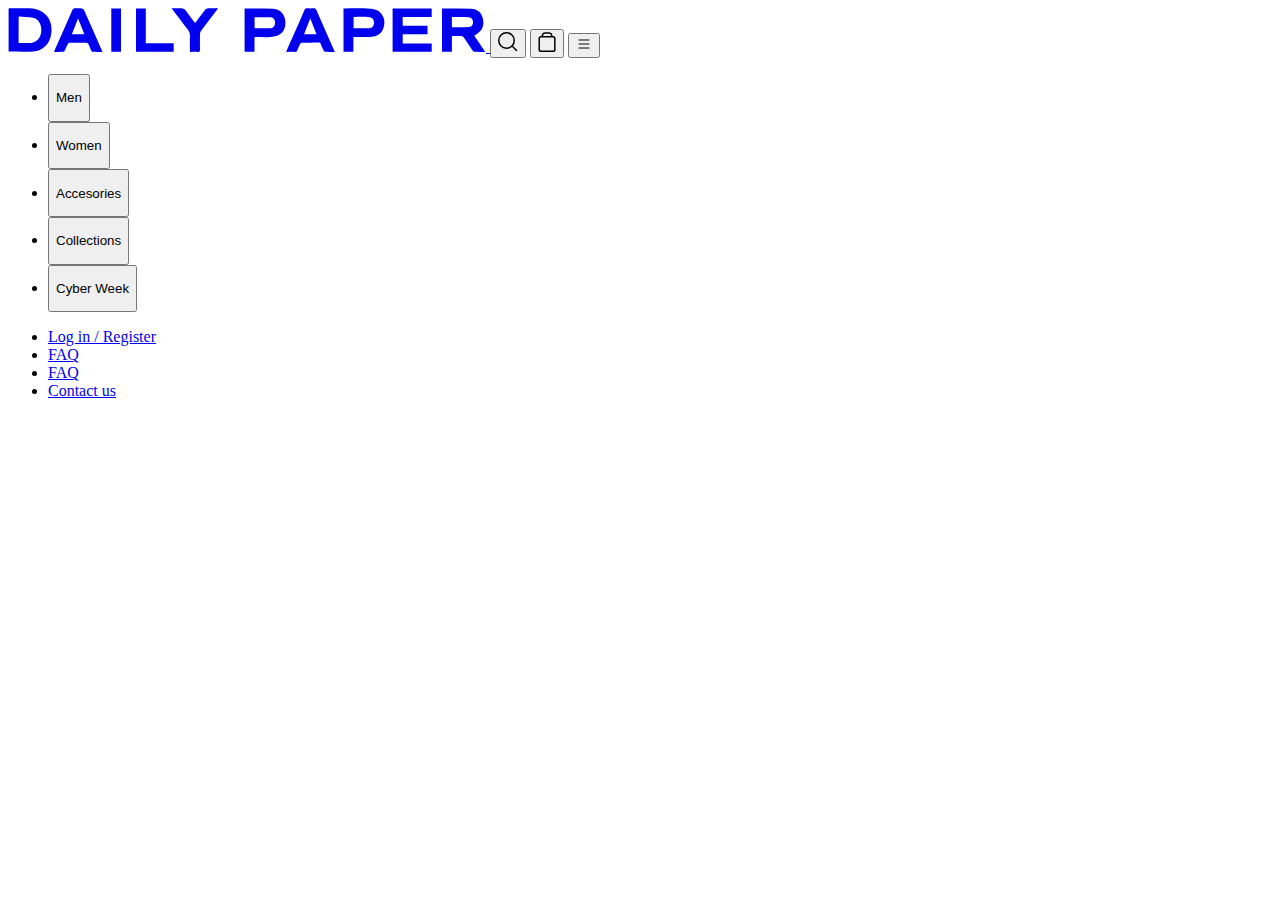
==== fed-dailypaper/index.html @ 957d97dd "Add files via upload" ====
<!DOCTYPE html>
<html lang="nl">

<head>
    <meta charset="UTF-8">
    <meta http-equiv="X-UA-Compatible" content="IE=edge">
    <meta name="viewport" content="width=device-width, initial-scale=1.0">
    <title>Daily Paper - FED</title>
    <link rel="stylesheet" href="css/style.css">
</head>

<body>
    <header>
        <!-- Logo in SVG + gelinkt (<a href>) -->
        <a href="#">
            <svg xmlns="http://www.w3.org/2000/svg" width="478" height="44" viewBox="0 0 478 44" fill="none">
                <path
                    d="M466.3 27.7002C469.7 32.8002 473.4 38.1001 477.3 43.9001C473.3 43.9001 469.8 44.0001 466.4 43.8001C465.7 43.8001 464.9 42.8002 464.4 42.2002C461.5 38.0002 458.7 33.7002 455.8 29.5002C455.2 28.7002 454.1 28.0002 453.1 28.0002C450.1 27.8002 447.2 27.9001 443.9 27.9001C443.9 33.2001 443.9 38.3002 443.9 43.7002C440.5 43.7002 437.3 43.7002 434 43.7002C434 29.4002 434 15.1002 434 0.700165C434.2 0.600165 434.4 0.400146 434.6 0.400146C444.2 0.500146 453.8 0.300165 463.4 0.700165C468.2 0.900165 472.3 3.20015 474.1 8.00015C476 13.1002 476.1 18.3001 472.6 22.8001C471.1 24.8001 468.6 26.0002 466.3 27.7002ZM443.9 19.2002C449.5 19.2002 455 19.4002 460.4 19.1002C463.5 19.0002 465 17.0002 465 14.2002C465 11.3002 463.7 9.30016 460.6 9.20016C455.1 8.90016 449.6 9.10016 443.9 9.10016C443.9 12.5002 443.9 15.8002 443.9 19.2002Z"
                    fill="currentColor"></path>
                <path
                    d="M384.6 43.7C384.6 29.3 384.6 15 384.6 0.5C397.6 0.5 410.6 0.5 423.7 0.5C423.7 3.3 423.7 5.99999 423.7 8.89999C414 8.89999 404.5 8.89999 394.7 8.89999C394.7 11.9 394.7 14.7 394.7 17.7C403 17.7 411.2 17.7 419.5 17.7C419.5 20.6 419.5 23.3 419.5 26.3C411.3 26.3 403.1 26.3 394.7 26.3C394.7 29.4 394.7 32.2 394.7 35.4C404.3 35.4 413.9 35.4 423.7 35.4C423.7 38.3 423.7 41 423.7 43.8C410.7 43.7 397.7 43.7 384.6 43.7Z"
                    fill="currentColor"></path>
                <path
                    d="M0.600098 43.6001C0.600098 29.2001 0.600098 14.9001 0.600098 0.500083C1.1001 0.400083 1.5001 0.300071 2.0001 0.300071C8.5001 0.300071 15.0001 0.100071 21.5001 0.300071C37.0001 0.800071 45.6001 11.4001 43.1001 26.7001C41.6001 36.0001 34.8001 42.8001 25.4001 43.4001C17.2001 44.1001 9.0001 43.6001 0.600098 43.6001ZM10.6001 35.0001C14.9001 35.0001 19.1001 35.1001 23.3001 34.9001C24.8001 34.8001 26.4001 34.1001 27.8001 33.3001C32.8001 30.3001 34.8001 22.8001 32.3001 16.3001C31.0001 12.8001 28.6001 10.3001 25.0001 9.7001C20.3001 8.9001 15.5001 8.90008 10.7001 8.50008C10.6001 17.8001 10.6001 26.4001 10.6001 35.0001Z"
                    fill="currentColor"></path>
                <path
                    d="M236.6 0.600159C236.9 0.500159 237.2 0.400146 237.5 0.400146C246.7 0.500146 255.8 0.300165 265 0.700165C271.4 1.00016 275.7 5.00016 277 11.1002C278.4 17.7002 276.3 24.1002 271.2 26.7002C268.5 28.1002 265.3 28.7002 262.3 29.0002C257.9 29.4002 253.5 29.1002 249 29.1002C248.3 29.1002 247.5 29.2002 246.5 29.2002C246.5 34.1002 246.5 38.9001 246.5 43.8001C243.1 43.8001 239.9 43.8001 236.6 43.8001C236.6 29.3001 236.6 15.0002 236.6 0.600159ZM246.6 20.3001C251.9 20.3001 256.9 20.4001 261.9 20.3001C265.2 20.2001 266.9 18.2002 267.1 15.0002C267.2 11.9002 265.8 9.50014 262.7 9.30014C257.4 9.00014 252 9.20016 246.6 9.20016C246.6 12.9002 246.6 16.5001 246.6 20.3001Z"
                    fill="currentColor"></path>
                <path
                    d="M345.4 29.0001C345.4 34.1001 345.4 38.8001 345.4 43.7001C342 43.7001 338.8 43.7001 335.5 43.7001C335.5 29.2001 335.5 14.9001 335.5 0.600106C335.8 0.500106 336.1 0.400094 336.4 0.400094C345.2 0.400094 354.1 0.200113 362.9 0.700113C373.8 1.30011 379.5 11.6001 374.9 21.5001C372.3 27.0001 367.4 28.8001 361.8 29.0001C356.5 29.1001 351.2 29.0001 345.4 29.0001ZM345.6 8.90009C345.6 12.8001 345.6 16.5001 345.6 20.3001C350.9 20.3001 356.1 20.5001 361.2 20.2001C364.4 20.1001 366 17.8001 366 14.6001C366 11.1001 364.1 9.10009 360 8.90009C355.3 8.80009 350.6 8.90009 345.6 8.90009Z"
                    fill="currentColor"></path>
                <path
                    d="M94.3 43.9001C91 43.9001 87.7 44 84.5 43.8C84 43.8 83.5 43.0001 83.2 42.5001C82.2 40.4001 81.4 38.1001 80.4 36.0001C80.1 35.4001 79.1 34.7001 78.4 34.7001C72.8 34.6001 67.3 34.6001 61.7 34.7001C61 34.7001 60.1 35.4001 59.8 36.0001C58.8 38.0001 58 40.2 57 42.3C56.7 42.9 55.9 43.8 55.3 43.8C52.3 44 49.4 43.9001 46 43.9001C46.8 41.9001 47.5 40.2001 48.3 38.5001C53.7 26.4001 59.1 14.3001 64.4 2.10007C65 0.800067 65.7 0.300049 67.1 0.300049C69.3 0.400049 71.5 0.200055 73.7 0.400055C74.5 0.500055 75.6 1.10007 75.9 1.70007C82 15.4001 88.1 29.1001 94.1 42.9001C94.3 43.1001 94.2 43.3001 94.3 43.9001ZM76.3 26.2001C74.3 21.0001 72.3 16.1001 70.1 10.5001C67.9 16.1001 65.9 21.0001 63.9 26.2001C68.2 26.2001 72 26.2001 76.3 26.2001Z"
                    fill="currentColor"></path>
                <path
                    d="M278.1 43.9C280.5 38.4 282.7 33.3 285 28.3C288.9 19.6 292.7 10.9 296.5 2.10004C297.1 0.800039 297.7 0.200021 299.2 0.300021C301.3 0.400021 303.3 0.400021 305.4 0.300021C307 0.200021 307.8 0.800021 308.5 2.30002C313.6 14.1 318.9 25.9 324.1 37.7C325 39.6 325.8 41.6 326.9 43.9C323.3 43.9 320.1 44 316.9 43.8C316.4 43.8 315.8 43.1 315.6 42.6C314.6 40.5 313.8 38.4 312.9 36.3C312.5 35.2 311.9 34.6 310.6 34.6C305.1 34.7 299.6 34.6 294.1 34.7C293.4 34.7 292.4 35.4 292.1 36C291.1 38 290.2 40.2 289.4 42.3C289 43.4 288.4 44 287.1 43.9C284.1 43.8 281.3 43.9 278.1 43.9ZM302.3 10.6C300.1 16.2 298.1 21.1 296.1 26.3C300.4 26.3 304.3 26.3 308.5 26.3C306.4 21.1 304.5 16.1 302.3 10.6Z"
                    fill="currentColor"></path>
                <path
                    d="M187.1 15.1001C190.6 10.4001 193.8 6.00006 197.2 1.70006C197.8 1.00006 199 0.400034 200 0.300034C203.2 0.100034 206.4 0.200058 210.1 0.200058C209.3 1.30006 208.8 2.00006 208.3 2.70006C203.2 9.40006 198.1 16 193.1 22.8C192.4 23.7 192 25.0001 192 26.1001C191.9 31.3001 191.9 36.5001 192 41.7001C192 43.5001 191.4 44 189.8 43.9C187.3 43.8 184.8 43.9 181.9 43.9C181.9 42.9 181.9 42.1 181.9 41.3C181.9 37 181.7 32.7 182 28.5C182.1 25.6 181.2 23.3 179.4 21C174.1 14.4 169.1 7.60003 163.6 0.300034C166.8 0.300034 169.5 0.500058 172.1 0.200058C175 -0.099942 176.9 0.90004 178.5 3.40004C181.1 7.40004 184.1 11.1001 187.1 15.1001Z"
                    fill="currentColor"></path>
                <path
                    d="M128 0.400146C131.3 0.400146 134.4 0.400146 137.8 0.400146C137.8 12.0001 137.8 23.6001 137.8 35.3001C147.2 35.3001 156.4 35.3001 165.7 35.3001C165.7 38.2001 165.7 40.8002 165.7 43.7002C153.2 43.7002 140.6 43.7002 128 43.7002C128 29.3002 128 15.0001 128 0.400146Z"
                    fill="currentColor"></path>
                <path
                    d="M113 43.7C109.8 43.7 106.6 43.7 103.3 43.7C103.3 29.3 103.3 14.9 103.3 0.5C106.5 0.5 109.7 0.5 113 0.5C113 14.9 113 29.2 113 43.7Z"
                    fill="currentColor"></path>
            </svg>
        </a>

        <!-- Button want searchbar is een functie en geen link -->
        <button>
            <svg width="20" height="20" viewBox="0 0 20 20" fill="none" xmlns="http://www.w3.org/2000/svg">
                <circle cx="8.5" cy="8.5" r="7.75" stroke="currentcolor" stroke-width="1.5"></circle>
                <line x1="14.5919" y1="14.5" x2="18.5312" y2="18.4393" stroke="currentcolor" stroke-width="1.5"
                    stroke-linecap="round"></line>
            </svg>
        </button>

        <!-- Button want shopcart is een functie en geen link (inschuif van rechts naar links) -->
        <button>
            <svg width="18" height="20" viewBox="0 0 18 20" fill="none" xmlns="http://www.w3.org/2000/svg">
                <rect x="1.21094" y="4.78906" width="15.6199" height="14.4598" rx="1.8492" stroke="currentcolor"
                    stroke-width="1.5"></rect>
                <path
                    d="M13.6897 4.03995V3.5992C13.6897 2.1637 12.526 1 11.0905 1H6.95076C5.51526 1 4.35156 2.1637 4.35156 3.5992V4.03995"
                    stroke="currentcolor" stroke-width="1.5"></path>
            </svg>
        </button>

        <!-- hamburger icon die laat de menu in schuiven -->
        <button>
            <svg xmlns="http://www.w3.org/2000/svg" width="16" height="16" fill="currentColor" class="bi bi-list"
                viewBox="0 0 16 16">
                <path fill-rule="evenodd"
                    d="M2.5 12a.5.5 0 0 1 .5-.5h10a.5.5 0 0 1 0 1H3a.5.5 0 0 1-.5-.5m0-4a.5.5 0 0 1 .5-.5h10a.5.5 0 0 1 0 1H3a.5.5 0 0 1-.5-.5m0-4a.5.5 0 0 1 .5-.5h10a.5.5 0 0 1 0 1H3a.5.5 0 0 1-.5-.5" />
            </svg>
        </button>

        <nav>
            <!-- Hoofd menu items -->
            <ul>
                <li>
                    <button>
                        <p>Men</p>
                    </button>
                </li>
                <li>
                    <button>
                        <p>Women</p>
                    </button>
                </li>
                <li>
                    <button>
                        <p>Accesories</p>
                    </button>
                </li>
                <li>
                    <button>
                        <p>Collections</p>
                    </button>
                </li>
                <li>
                    <button>
                        <p>Cyber Week</p>
                    </button>
                </li>
            </ul>

            <!-- Sub menu items -->
            <ul>
                <li>
                    <a href="#">Log in / Register</a>
                </li>
                <li>
                    <a href="#">FAQ</a>
                </li>
                <li>
                    <a href="#">FAQ</a>
                </li>  
                <li>
                    <a href="#">Contact us</a>
                </li>  
            </ul>
        </nav>
    </header>

    <main>

    </main>

    <footer>

    </footer>
</body>

</html>
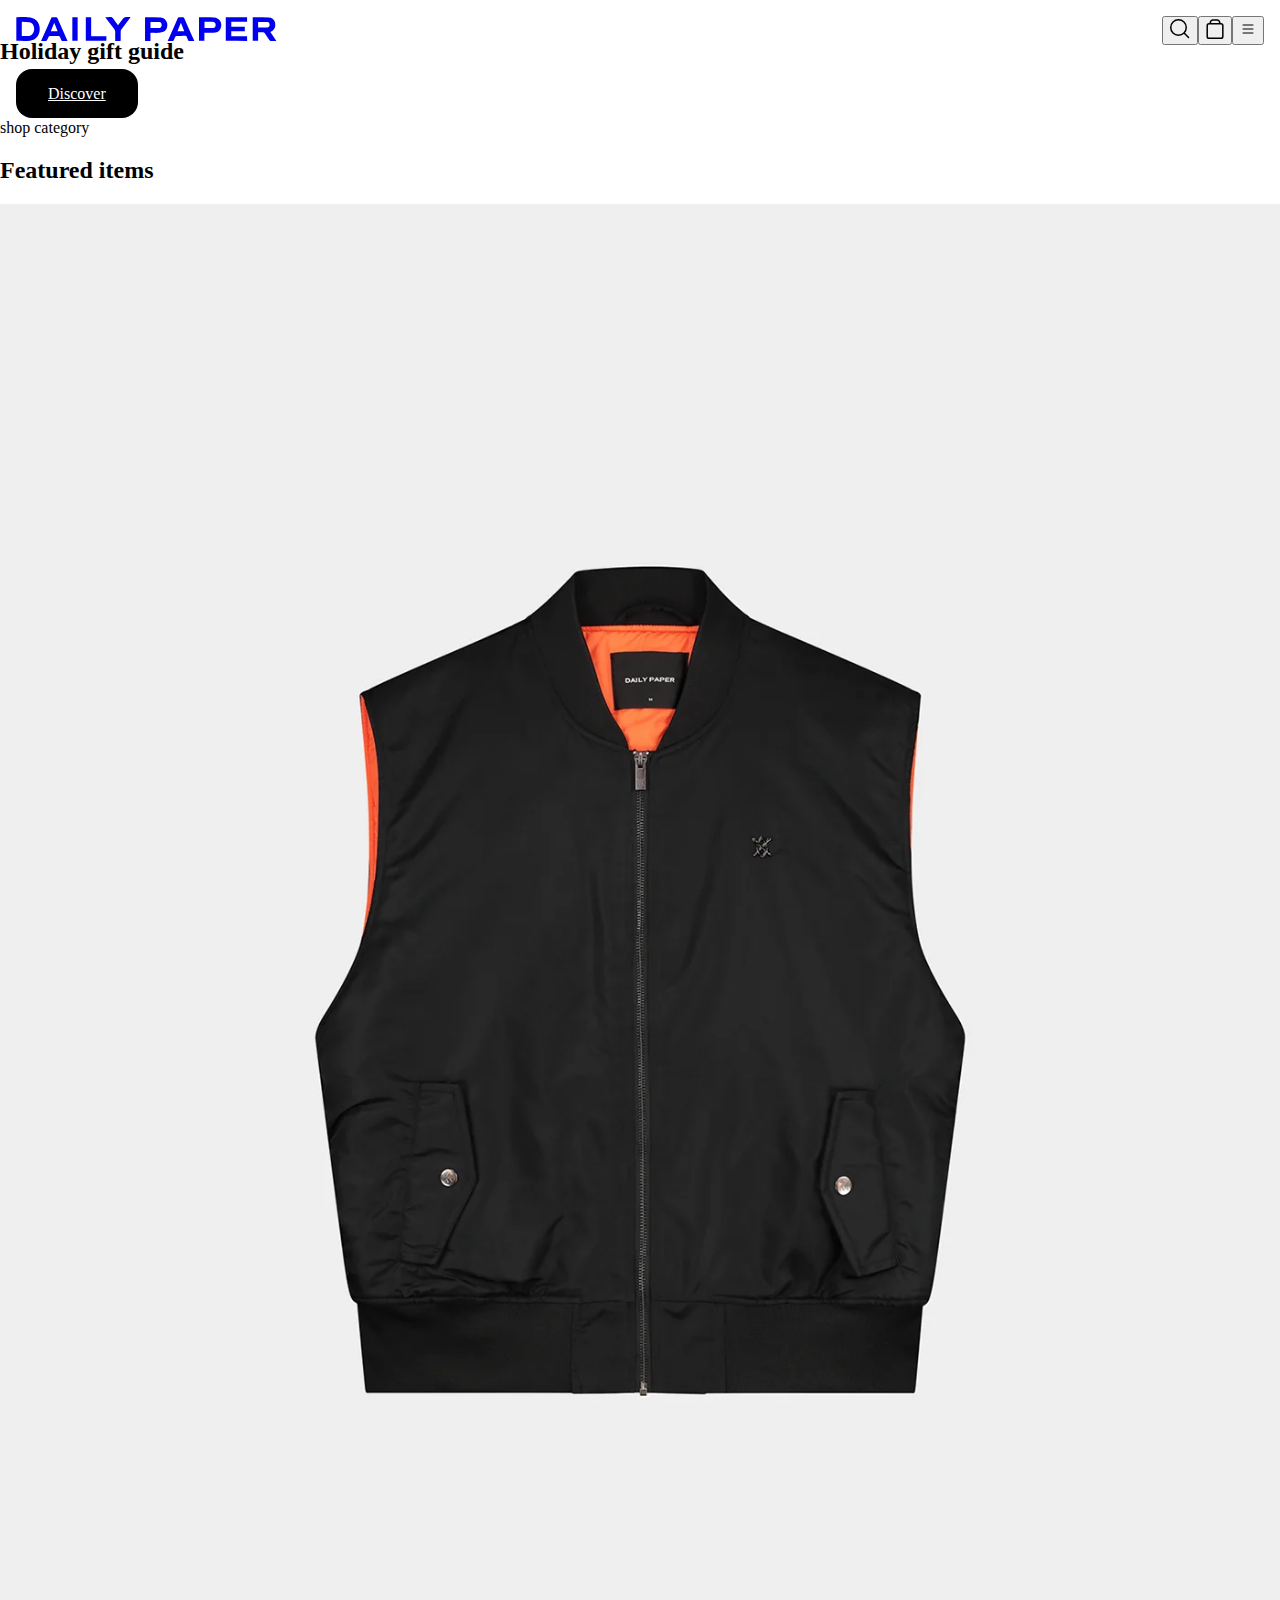
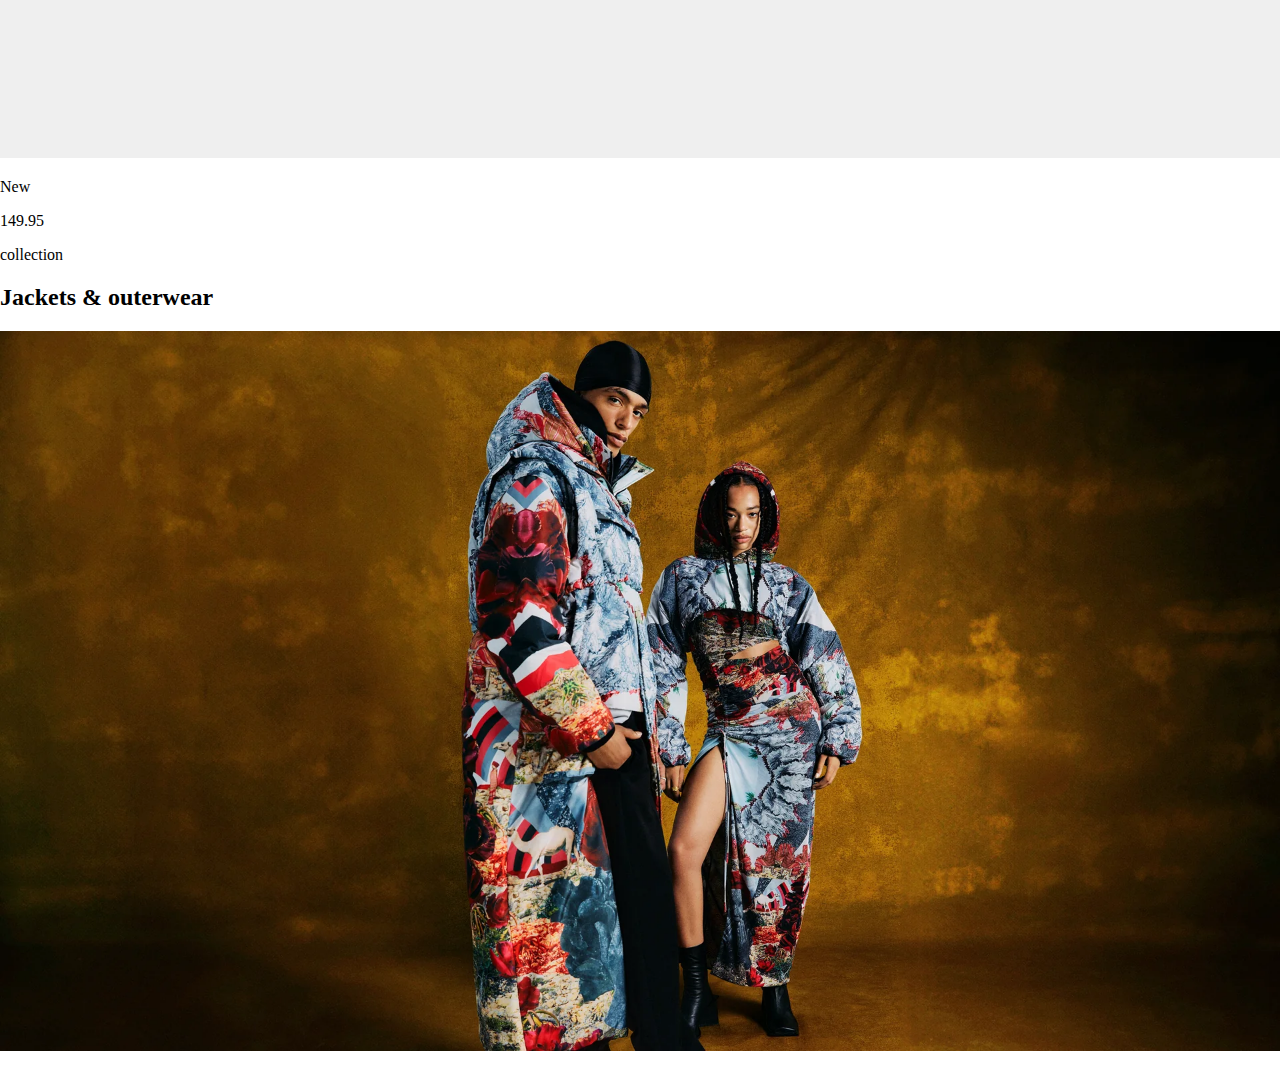
==== commit c28df845: "versie 2 Daily paper" ====
--- a/fed-dailypaper/index.html
+++ b/fed-dailypaper/index.html
@@ -13,7 +13,7 @@
     <header>
         <!-- Logo in SVG + gelinkt (<a href>) -->
         <a href="#">
-            <svg xmlns="http://www.w3.org/2000/svg" width="478" height="44" viewBox="0 0 478 44" fill="none">
+            <svg xmlns="http://www.w3.org/2000/svg" viewBox="0 0 478 44" fill="none">
                 <path
                     d="M466.3 27.7002C469.7 32.8002 473.4 38.1001 477.3 43.9001C473.3 43.9001 469.8 44.0001 466.4 43.8001C465.7 43.8001 464.9 42.8002 464.4 42.2002C461.5 38.0002 458.7 33.7002 455.8 29.5002C455.2 28.7002 454.1 28.0002 453.1 28.0002C450.1 27.8002 447.2 27.9001 443.9 27.9001C443.9 33.2001 443.9 38.3002 443.9 43.7002C440.5 43.7002 437.3 43.7002 434 43.7002C434 29.4002 434 15.1002 434 0.700165C434.2 0.600165 434.4 0.400146 434.6 0.400146C444.2 0.500146 453.8 0.300165 463.4 0.700165C468.2 0.900165 472.3 3.20015 474.1 8.00015C476 13.1002 476.1 18.3001 472.6 22.8001C471.1 24.8001 468.6 26.0002 466.3 27.7002ZM443.9 19.2002C449.5 19.2002 455 19.4002 460.4 19.1002C463.5 19.0002 465 17.0002 465 14.2002C465 11.3002 463.7 9.30016 460.6 9.20016C455.1 8.90016 449.6 9.10016 443.9 9.10016C443.9 12.5002 443.9 15.8002 443.9 19.2002Z"
                     fill="currentColor"></path>
@@ -46,6 +46,7 @@
                     fill="currentColor"></path>
             </svg>
         </a>
+    
 
         <!-- Button want searchbar is een functie en geen link -->
         <button>
@@ -78,7 +79,7 @@
 
         <nav>
             <!-- Hoofd menu items -->
-            <ul>
+            <ul aria-hidden="true">
                 <li>
                     <button>
                         <p>Men</p>
@@ -125,7 +126,42 @@
     </header>
 
     <main>
+        <img src="/images/headerimg.webp" alt="">
+<section>
+ <h2> 
+    Holiday gift guide
+ </h2>
+ <a href="Discover">Discover</a>
 
+</section>
+
+
+<section>
+    <p>shop category</p>
+    <h2> 
+        Featured items
+    </h2>
+<img src="images/Black-Levon-Vest-Front.webp" alt="">
+    <P>New</P>
+    <p>149.95</p>
+
+</section>
+
+
+
+<section>
+
+    <p>collection</p>
+    <h2> 
+      Jackets & outerwear
+    </h2>
+<img src="images/dailypaperwintercollection.webp" alt="">
+</section>
+
+
+<section>
+    <ul></ul>
+</section>
     </main>
 
     <footer>
--- a/fed-dailypaper/css/style.css
+++ b/fed-dailypaper/css/style.css
@@ -0,0 +1,55 @@
+* {
+    box-sizing: border-box;
+}
+
+header {
+    justify-content: end;
+    display: flex;
+    align-items: center;
+    padding: 1em;
+    position: absolute;
+    width: 100%;
+}
+
+/* hij haalt hem uit de flow zodat die geen ruimte ineemt*/
+
+header nav {
+    display: none;
+}
+
+header a:first-of-type {
+    margin-right: auto
+}
+
+header svg {
+    height: 1.5em;
+}
+
+body {
+    margin: 0;
+}
+
+
+
+main img {
+    width: 100%;
+}
+
+main a {
+    background-color: black;
+    border-radius: 1em;
+    color: white;
+    padding: 1em;
+    padding-left: 2em;
+    padding-right: 2em;
+    margin-left: 1em;
+    margin-right: 1em;
+}
+
+/*links en rechts margine*/
+
+
+
+nav ul:first-of-type[aria-hidden="true"] {
+    background-color: lime;
+}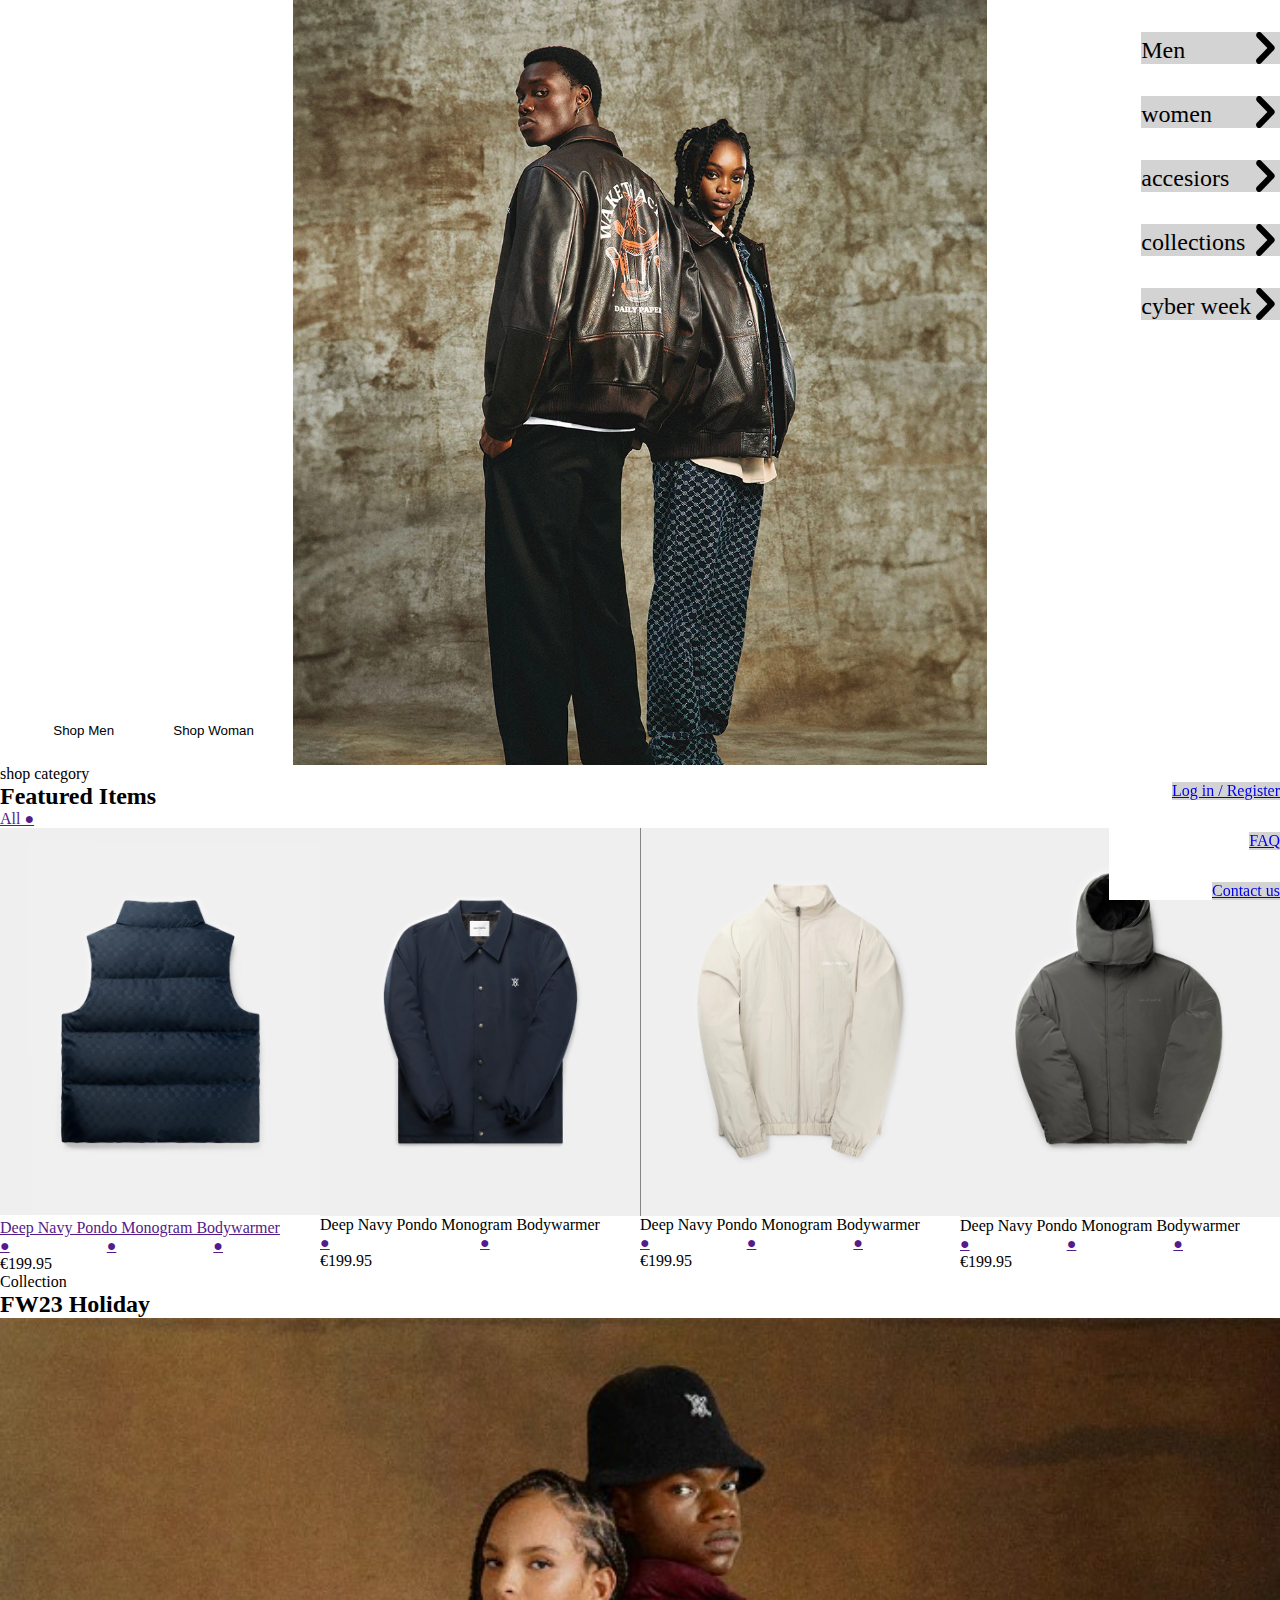
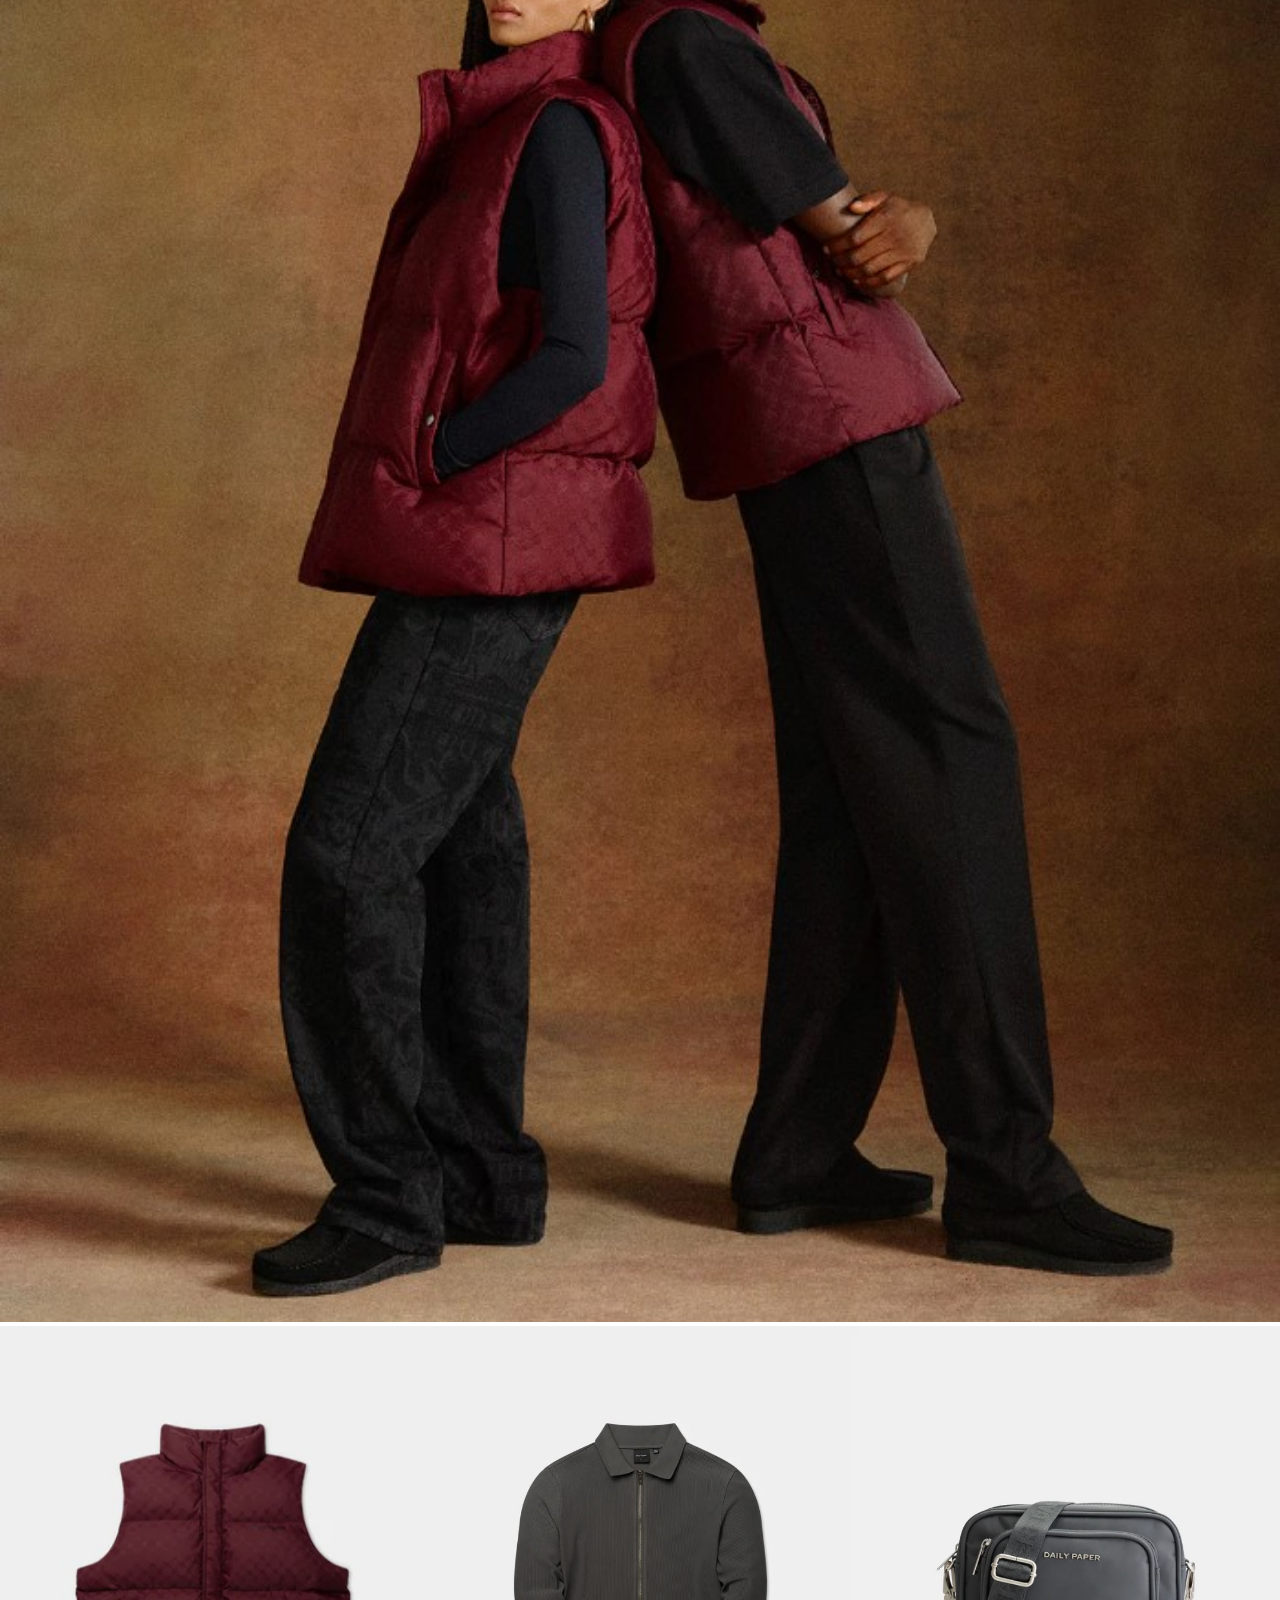
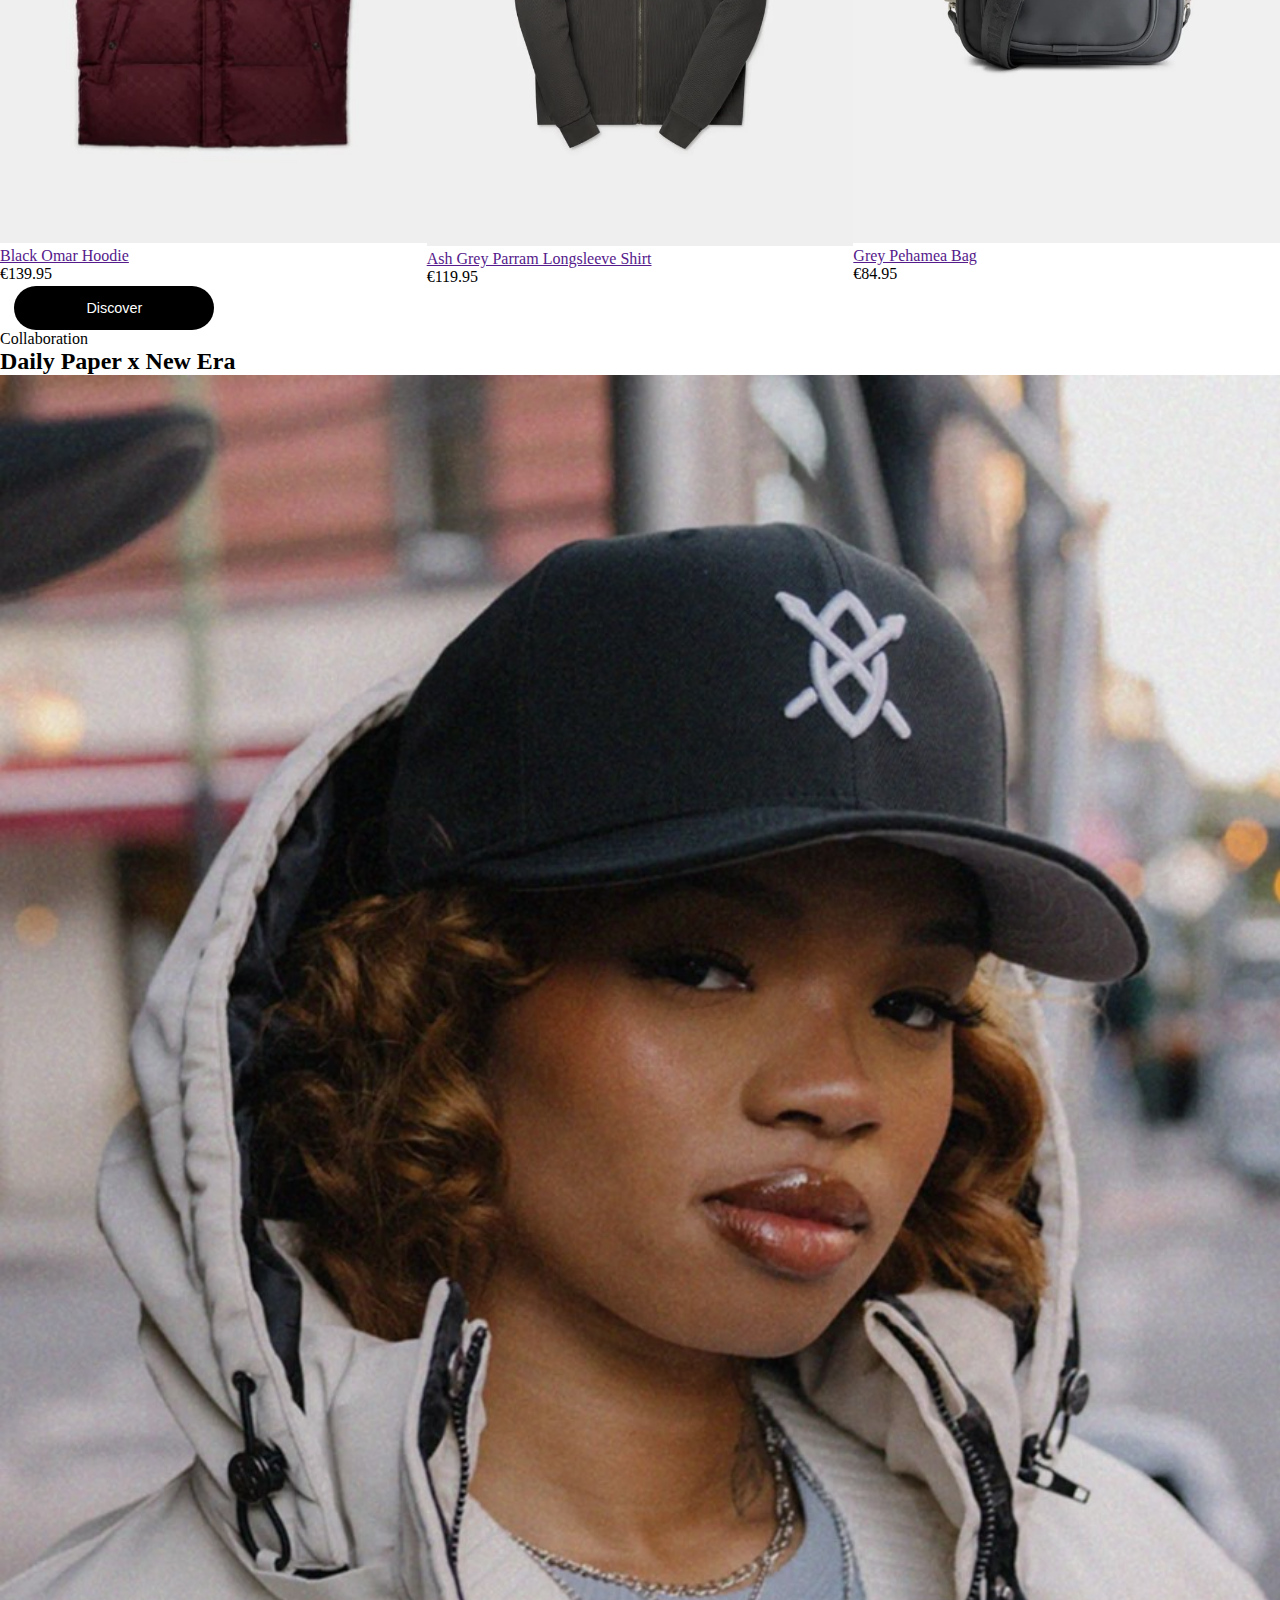
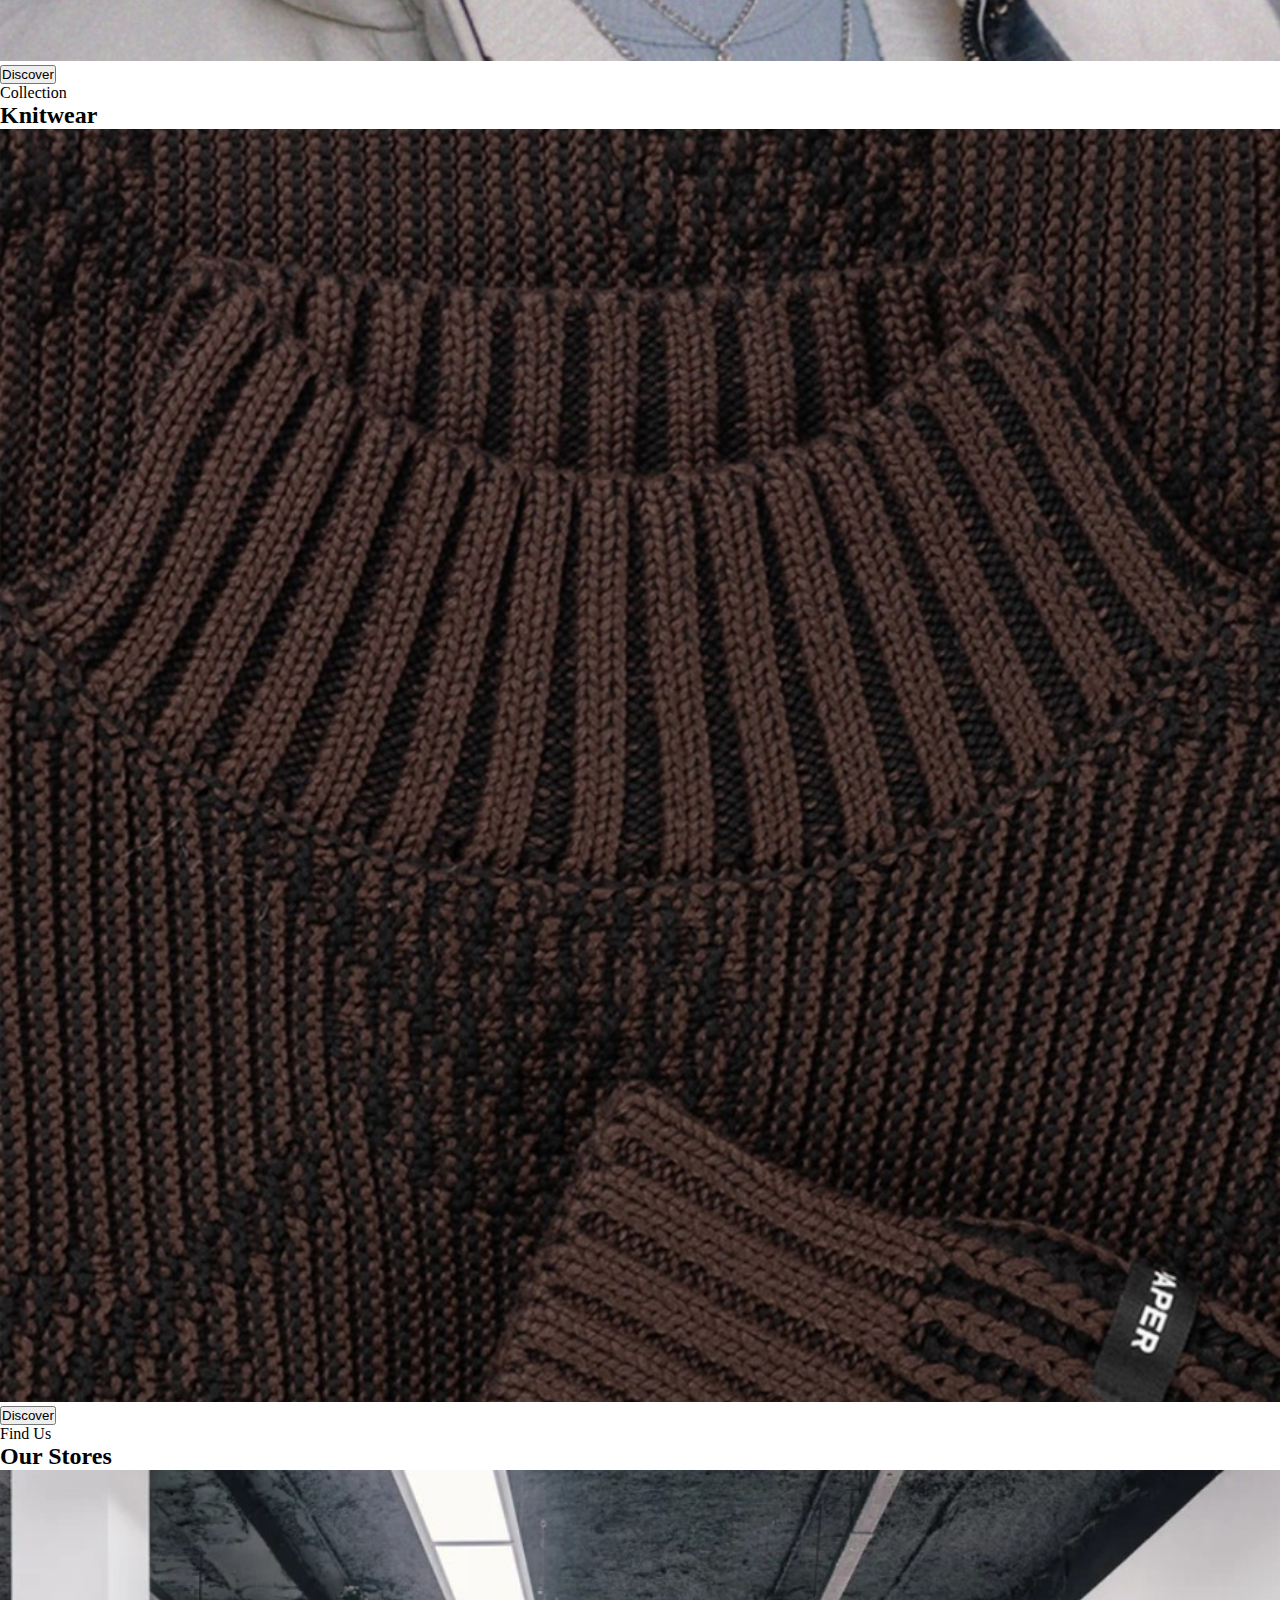
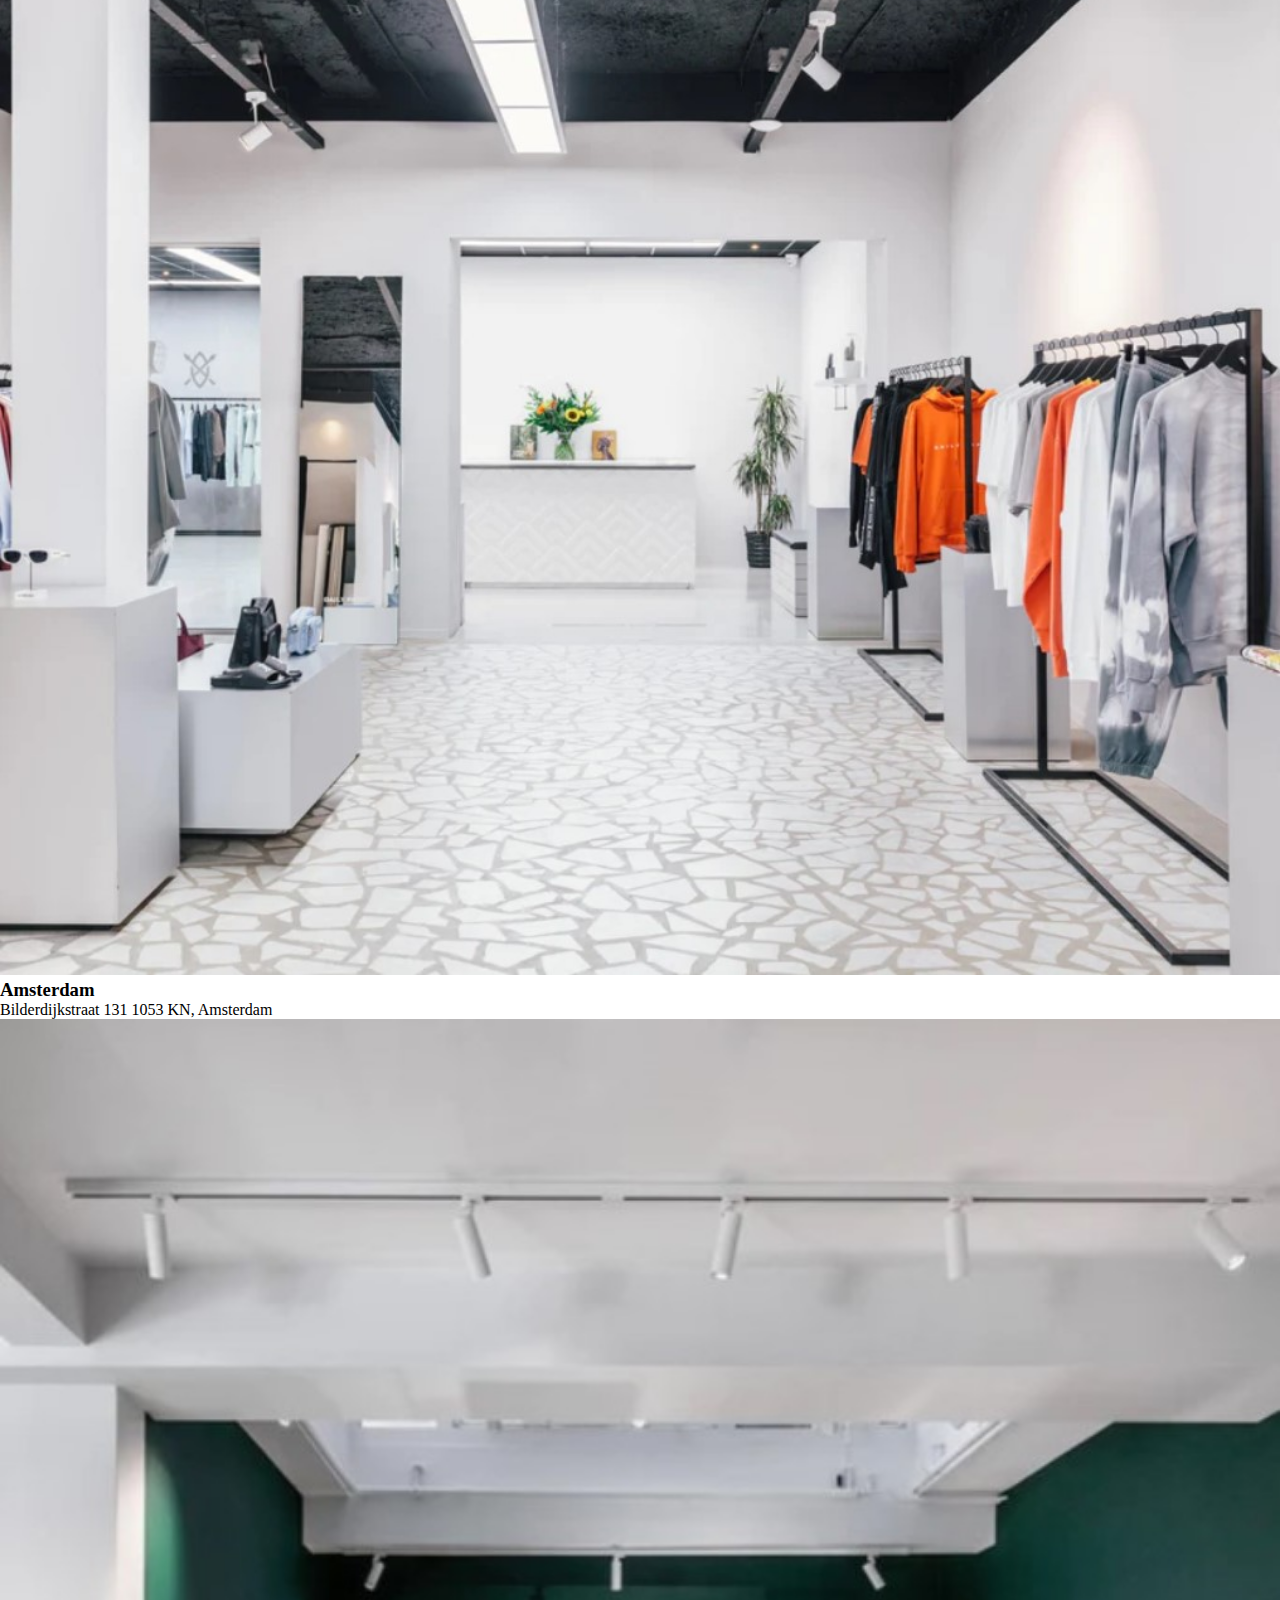
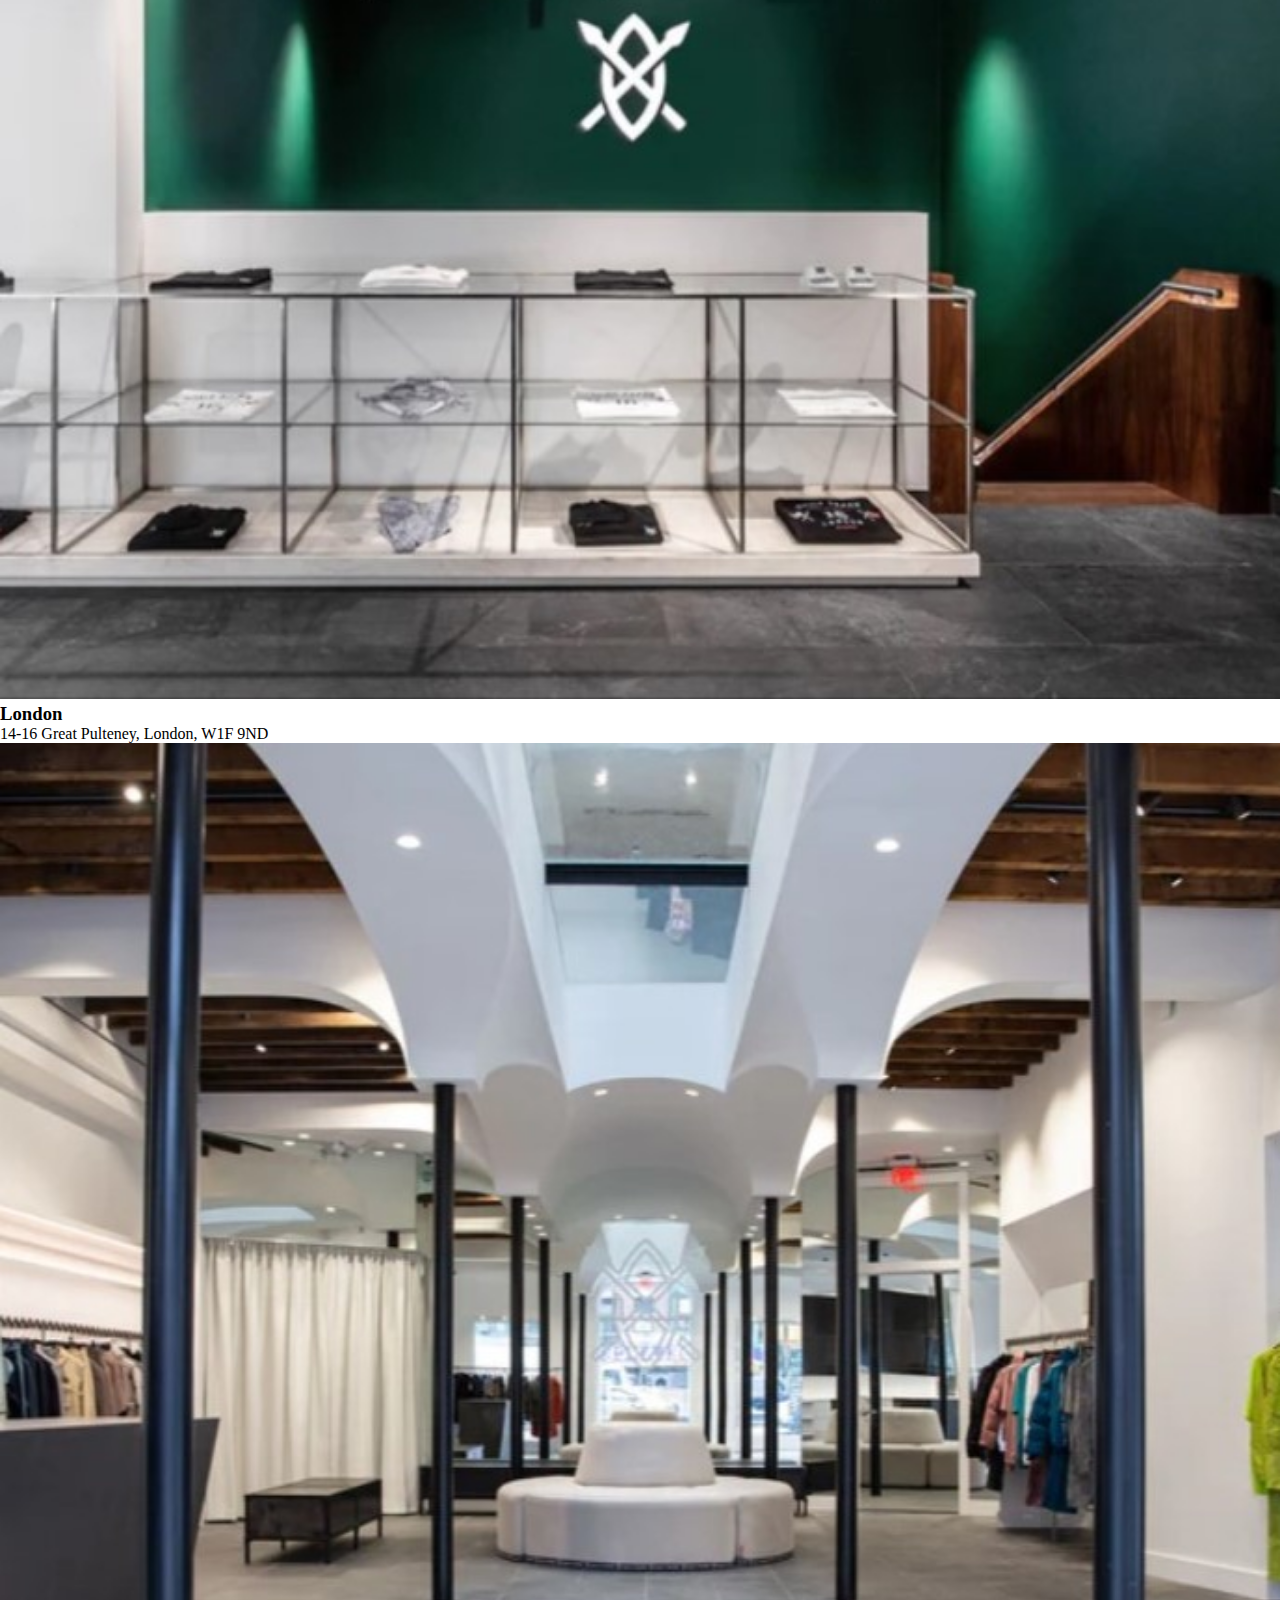
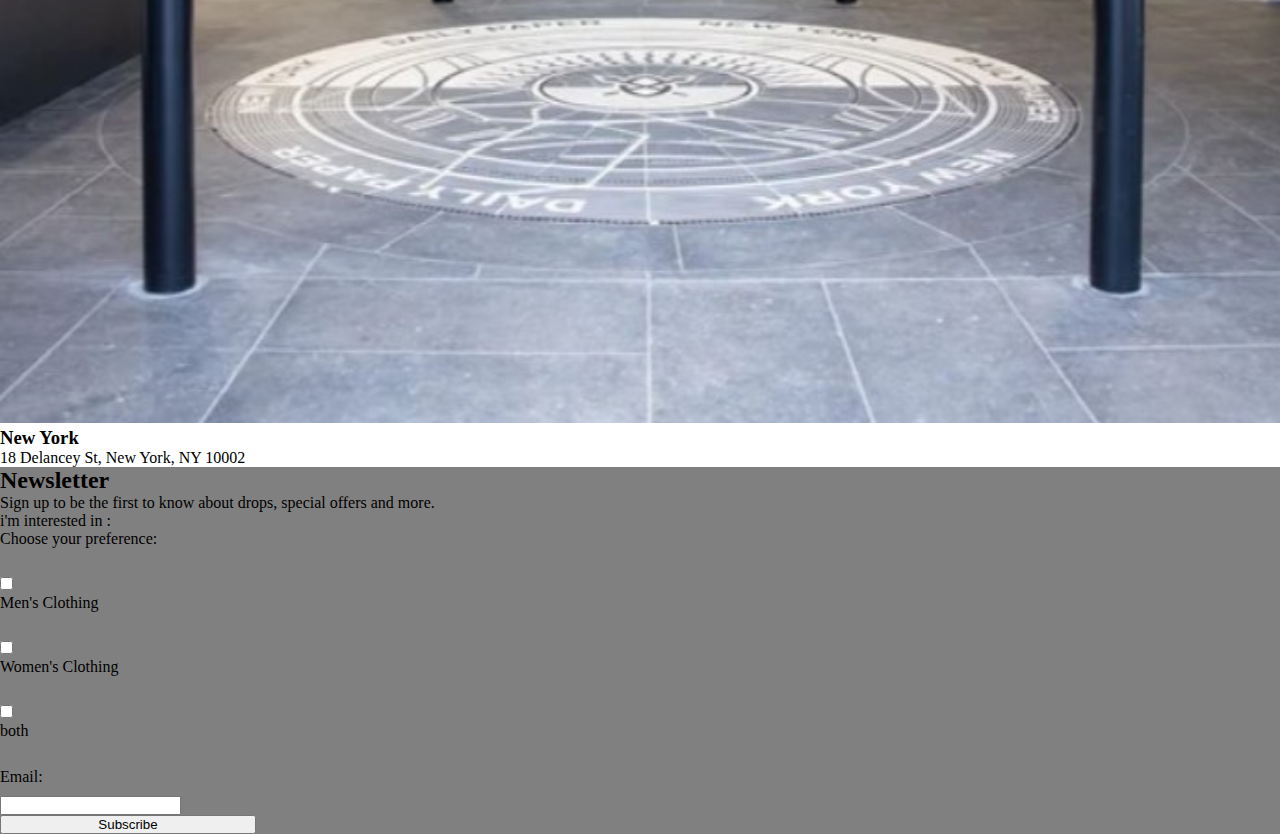
==== commit b9627df2: "Add files via upload" ====
--- a/fed-dailypaper/index.html
+++ b/fed-dailypaper/index.html
@@ -46,7 +46,7 @@
                     fill="currentColor"></path>
             </svg>
         </a>
-    
+
 
         <!-- Button want searchbar is een functie en geen link -->
         <button>
@@ -77,33 +77,61 @@
             </svg>
         </button>
 
+
+
+        <!-- navigatie in het hamburgermenu -->
         <nav>
             <!-- Hoofd menu items -->
-            <ul aria-hidden="true">
-                <li>
-                    <button>
+            <ul>
+                <li>
+                    <a>
                         <p>Men</p>
-                    </button>
-                </li>
-                <li>
-                    <button>
-                        <p>Women</p>
-                    </button>
-                </li>
-                <li>
-                    <button>
-                        <p>Accesories</p>
-                    </button>
-                </li>
-                <li>
-                    <button>
-                        <p>Collections</p>
-                    </button>
-                </li>
-                <li>
-                    <button>
-                        <p>Cyber Week</p>
-                    </button>
+                        <svg width="7" height="12" viewBox="0 0 7 12" fill="none" xmlns="http://www.w3.org/2000/svg">
+                            <path
+                                d="M4.2719 5.98397C4.22231 5.94196 4.18438 5.91795 4.1552 5.88795L0.397347 2.02316C0.196203 1.83639 0.0670814 1.58146 0.0335573 1.30489C3.32489e-05 1.02833 0.0643431 0.74859 0.214745 0.51675C0.365146 0.28491 0.591607 0.116435 0.852779 0.0420845C1.11395 -0.0322657 1.39241 -0.00753091 1.63732 0.111772C1.77277 0.185529 1.8975 0.278453 2.00786 0.387829C3.47638 1.89414 4.94003 3.39444 6.39883 4.88874C6.44402 4.93661 6.4928 4.98075 6.54471 5.02077C6.68635 5.13288 6.80107 5.27695 6.88001 5.44186C6.95895 5.60678 7 5.78815 7 5.97197C7 6.15578 6.95895 6.33715 6.88001 6.50207C6.80107 6.66698 6.68635 6.81105 6.54471 6.92316C6.49332 6.96384 6.44459 7.00794 6.39883 7.05519L1.97285 11.6221C1.8425 11.7646 1.68026 11.8722 1.50025 11.9355C1.32023 11.9988 1.12791 12.0158 0.940019 11.9852C0.768273 11.9556 0.605543 11.8854 0.464616 11.7802C0.32369 11.675 0.208406 11.5376 0.127825 11.3788C0.0472444 11.2201 0.00356083 11.0442 0.000208648 10.8652C-0.00314353 10.6861 0.0339274 10.5087 0.108506 10.3469C0.180836 10.2055 0.273272 10.0761 0.382759 9.96278C1.63732 8.67252 2.89286 7.38125 4.14937 6.08899C4.17854 6.06498 4.21355 6.03498 4.2719 5.98397Z"
+                                fill="currentColor"></path>
+                        </svg>
+                    </a>
+                </li>
+                <li>
+                    <a>
+                        <p>women</p>
+                        <svg width="7" height="12" viewBox="0 0 7 12" fill="none" xmlns="http://www.w3.org/2000/svg">
+                            <path
+                                d="M4.2719 5.98397C4.22231 5.94196 4.18438 5.91795 4.1552 5.88795L0.397347 2.02316C0.196203 1.83639 0.0670814 1.58146 0.0335573 1.30489C3.32489e-05 1.02833 0.0643431 0.74859 0.214745 0.51675C0.365146 0.28491 0.591607 0.116435 0.852779 0.0420845C1.11395 -0.0322657 1.39241 -0.00753091 1.63732 0.111772C1.77277 0.185529 1.8975 0.278453 2.00786 0.387829C3.47638 1.89414 4.94003 3.39444 6.39883 4.88874C6.44402 4.93661 6.4928 4.98075 6.54471 5.02077C6.68635 5.13288 6.80107 5.27695 6.88001 5.44186C6.95895 5.60678 7 5.78815 7 5.97197C7 6.15578 6.95895 6.33715 6.88001 6.50207C6.80107 6.66698 6.68635 6.81105 6.54471 6.92316C6.49332 6.96384 6.44459 7.00794 6.39883 7.05519L1.97285 11.6221C1.8425 11.7646 1.68026 11.8722 1.50025 11.9355C1.32023 11.9988 1.12791 12.0158 0.940019 11.9852C0.768273 11.9556 0.605543 11.8854 0.464616 11.7802C0.32369 11.675 0.208406 11.5376 0.127825 11.3788C0.0472444 11.2201 0.00356083 11.0442 0.000208648 10.8652C-0.00314353 10.6861 0.0339274 10.5087 0.108506 10.3469C0.180836 10.2055 0.273272 10.0761 0.382759 9.96278C1.63732 8.67252 2.89286 7.38125 4.14937 6.08899C4.17854 6.06498 4.21355 6.03498 4.2719 5.98397Z"
+                                fill="currentColor"></path>
+                        </svg>
+                    </a>
+                </li>
+                <li>
+
+                    <p>accesiors</p>
+                    <svg width="7" height="12" viewBox="0 0 7 12" fill="none" xmlns="http://www.w3.org/2000/svg">
+                        <path
+                            d="M4.2719 5.98397C4.22231 5.94196 4.18438 5.91795 4.1552 5.88795L0.397347 2.02316C0.196203 1.83639 0.0670814 1.58146 0.0335573 1.30489C3.32489e-05 1.02833 0.0643431 0.74859 0.214745 0.51675C0.365146 0.28491 0.591607 0.116435 0.852779 0.0420845C1.11395 -0.0322657 1.39241 -0.00753091 1.63732 0.111772C1.77277 0.185529 1.8975 0.278453 2.00786 0.387829C3.47638 1.89414 4.94003 3.39444 6.39883 4.88874C6.44402 4.93661 6.4928 4.98075 6.54471 5.02077C6.68635 5.13288 6.80107 5.27695 6.88001 5.44186C6.95895 5.60678 7 5.78815 7 5.97197C7 6.15578 6.95895 6.33715 6.88001 6.50207C6.80107 6.66698 6.68635 6.81105 6.54471 6.92316C6.49332 6.96384 6.44459 7.00794 6.39883 7.05519L1.97285 11.6221C1.8425 11.7646 1.68026 11.8722 1.50025 11.9355C1.32023 11.9988 1.12791 12.0158 0.940019 11.9852C0.768273 11.9556 0.605543 11.8854 0.464616 11.7802C0.32369 11.675 0.208406 11.5376 0.127825 11.3788C0.0472444 11.2201 0.00356083 11.0442 0.000208648 10.8652C-0.00314353 10.6861 0.0339274 10.5087 0.108506 10.3469C0.180836 10.2055 0.273272 10.0761 0.382759 9.96278C1.63732 8.67252 2.89286 7.38125 4.14937 6.08899C4.17854 6.06498 4.21355 6.03498 4.2719 5.98397Z"
+                            fill="currentColor"></path>
+                    </svg>
+                    </a>
+                </li>
+                <li>
+                    <a>
+                        <p>collections</p>
+                        <svg width="7" height="12" viewBox="0 0 7 12" fill="none" xmlns="http://www.w3.org/2000/svg">
+                            <path
+                                d="M4.2719 5.98397C4.22231 5.94196 4.18438 5.91795 4.1552 5.88795L0.397347 2.02316C0.196203 1.83639 0.0670814 1.58146 0.0335573 1.30489C3.32489e-05 1.02833 0.0643431 0.74859 0.214745 0.51675C0.365146 0.28491 0.591607 0.116435 0.852779 0.0420845C1.11395 -0.0322657 1.39241 -0.00753091 1.63732 0.111772C1.77277 0.185529 1.8975 0.278453 2.00786 0.387829C3.47638 1.89414 4.94003 3.39444 6.39883 4.88874C6.44402 4.93661 6.4928 4.98075 6.54471 5.02077C6.68635 5.13288 6.80107 5.27695 6.88001 5.44186C6.95895 5.60678 7 5.78815 7 5.97197C7 6.15578 6.95895 6.33715 6.88001 6.50207C6.80107 6.66698 6.68635 6.81105 6.54471 6.92316C6.49332 6.96384 6.44459 7.00794 6.39883 7.05519L1.97285 11.6221C1.8425 11.7646 1.68026 11.8722 1.50025 11.9355C1.32023 11.9988 1.12791 12.0158 0.940019 11.9852C0.768273 11.9556 0.605543 11.8854 0.464616 11.7802C0.32369 11.675 0.208406 11.5376 0.127825 11.3788C0.0472444 11.2201 0.00356083 11.0442 0.000208648 10.8652C-0.00314353 10.6861 0.0339274 10.5087 0.108506 10.3469C0.180836 10.2055 0.273272 10.0761 0.382759 9.96278C1.63732 8.67252 2.89286 7.38125 4.14937 6.08899C4.17854 6.06498 4.21355 6.03498 4.2719 5.98397Z"
+                                fill="currentColor"></path>
+                        </svg>
+                    </a>
+                </li>
+                <li>
+                    <a>
+                        <p>cyber week</p>
+                        <svg width="7" height="12" viewBox="0 0 7 12" fill="none" xmlns="http://www.w3.org/2000/svg">
+                            <path
+                                d="M4.2719 5.98397C4.22231 5.94196 4.18438 5.91795 4.1552 5.88795L0.397347 2.02316C0.196203 1.83639 0.0670814 1.58146 0.0335573 1.30489C3.32489e-05 1.02833 0.0643431 0.74859 0.214745 0.51675C0.365146 0.28491 0.591607 0.116435 0.852779 0.0420845C1.11395 -0.0322657 1.39241 -0.00753091 1.63732 0.111772C1.77277 0.185529 1.8975 0.278453 2.00786 0.387829C3.47638 1.89414 4.94003 3.39444 6.39883 4.88874C6.44402 4.93661 6.4928 4.98075 6.54471 5.02077C6.68635 5.13288 6.80107 5.27695 6.88001 5.44186C6.95895 5.60678 7 5.78815 7 5.97197C7 6.15578 6.95895 6.33715 6.88001 6.50207C6.80107 6.66698 6.68635 6.81105 6.54471 6.92316C6.49332 6.96384 6.44459 7.00794 6.39883 7.05519L1.97285 11.6221C1.8425 11.7646 1.68026 11.8722 1.50025 11.9355C1.32023 11.9988 1.12791 12.0158 0.940019 11.9852C0.768273 11.9556 0.605543 11.8854 0.464616 11.7802C0.32369 11.675 0.208406 11.5376 0.127825 11.3788C0.0472444 11.2201 0.00356083 11.0442 0.000208648 10.8652C-0.00314353 10.6861 0.0339274 10.5087 0.108506 10.3469C0.180836 10.2055 0.273272 10.0761 0.382759 9.96278C1.63732 8.67252 2.89286 7.38125 4.14937 6.08899C4.17854 6.06498 4.21355 6.03498 4.2719 5.98397Z"
+                                fill="currentColor"></path>
+                        </svg>
+                    </a>
                 </li>
             </ul>
 
@@ -116,56 +144,250 @@
                     <a href="#">FAQ</a>
                 </li>
                 <li>
-                    <a href="#">FAQ</a>
-                </li>  
-                <li>
                     <a href="#">Contact us</a>
-                </li>  
+                </li>
             </ul>
         </nav>
     </header>
 
+
     <main>
+        <section>
+            <h1>New Essentials</h1>
+            <h2>collection</h2>
+            <button>Shop Men</button>
+            <button>Shop Woman</button>
+        </section>
+
+        <section>
+            <p>shop category</p>
+            <h2>Featured Items</h2>
+            <a href="">All ●</a>
+            <ul>
+                <li>
+                    <a href="">
+                        <img src="images/jas1.jpg" alt="">
+                    </a>
+                    <a href="">Deep Navy Pondo Monogram Bodywarmer</a>
+                    <ul>
+                        <li>
+                            <a href="">
+                                <span>●</span>
+                            </a>
+                        </li>
+                        <li>
+                            <a href="">
+                                <span>●</span>
+                            </a>
+                        </li>
+                        <li>
+                            <a href="">
+                                <span>●</span>
+                            </a>
+                        </li>
+                    </ul>
+                    <p>€199.95</p>
+                </li>
+                <li>
+                    <img src="images/jas2.jpg" alt="">
+                    <P>Deep Navy Pondo Monogram Bodywarmer</P>
+                    <ul>
+                        <li>
+                            <a href="">
+                                <span>●</span>
+                            </a>
+                        </li>
+                        <li>
+                            <a href="">
+                                <span>●</span>
+                            </a>
+                        </li>
+                    </ul>
+                    <p>€199.95</p>
+                </li>
+                <li>
+                    <img src="images/jas3.jpg" alt="">
+                    <P>Deep Navy Pondo Monogram Bodywarmer</P>
+                    <ul>
+                        <li>
+                            <a href="">
+                                <span>●</span>
+                            </a>
+                        </li>
+                        <li>
+                            <a href="">
+                                <span>●</span>
+                            </a>
+                        </li>
+                        <li>
+                            <a href="">
+                                <span>●</span>
+                            </a>
+                        </li>
+                    </ul>
+                    <p>€199.95</p>
+                </li>
+                <li>
+                    <img src="images/jas4.jpg" alt="">
+                    <P>Deep Navy Pondo Monogram Bodywarmer</P>
+                    <ul>
+                        <li>
+                            <a href="">
+                                <span>●</span>
+                            </a>
+                        </li>
+                        <li>
+                            <a href="">
+                                <span>●</span>
+                            </a>
+                        </li>
+                        <li>
+                            <a href="">
+                                <span>●</span>
+                            </a>
+                        </li>
+                    </ul>
+                    <p>€199.95</p>
+                </li>
+            </ul>
+        </section>
+
+        <section>
+            <p>Collection</p>
+            <h2>FW23 Holiday</h2>
+            <img src="./images/redjacketsshow.jpg" alt="">
+
+            <ul>
+                <li>
+                    <a href="">
+                        <img src="./images/redjacket1.jpg" alt="">
+                    </a>
+                    <a href="">Black Omar Hoodie</a>
+                    <p>€139.95</p>
+                </li>
+                <li>
+                    <a href="">
+                        <img src="./images/vestgrijs.jpg" alt="">
+                    </a>
+                    <a href="">Ash Grey Parram Longsleeve Shirt</a>
+                    <p>€119.95</p>
+                </li>
+                <li>
+                    <a href="">
+                        <img src="./images/tasje.jpg" alt="">
+                    </a>
+                    <a href="">Grey Pehamea Bag</a>
+                    <p>€84.95</p>
+                </li>
+            </ul>
+
+            <button>Discover</button>
+        </section>
+
+        <section>
+            <p>Collaboration</p>
+            <h2>Daily Paper x New Era</h2>
+            <img src="./images/woman.jpg" alt="">
+            <button>Discover</button>
+        </section>
+
+        <section>
+            <p>Collection</p>
+            <h2>Knitwear</h2>
+            <img src="./images/knitwear.jpg" alt="">
+            <button>Discover</button>
+        </section>
+
+        <section>
+            <p>Find Us</p>
+            <h2>Our Stores</h2>
+            <ul>
+                <li>
+                    <a href="">
+                        <img src="./images/amsterdamstore.jpg" alt="">
+                    </a>
+                    <h3>Amsterdam</h3>
+                    <p>Bilderdijkstraat 131 1053 KN, Amsterdam</p>
+                </li>
+                <li>
+                    <a href="">
+                        <img src="./images/londonstore.jpg" alt="">
+                    </a>
+                    <h3>London</h3>
+                    <p>14-16 Great Pulteney, London, W1F 9ND</p>
+                </li>
+                <li>
+                    <a href="">
+                        <img src="./images/newyorkstore.jpg" alt="">
+                    </a>
+                    <h3>New York</h3>
+                    <p>18 Delancey St, New York, NY 10002 </p>
+                </li>
+            </ul>
+        </section>
+    </main>
+
+    <!-- <main>
         <img src="/images/headerimg.webp" alt="">
-<section>
- <h2> 
-    Holiday gift guide
- </h2>
- <a href="Discover">Discover</a>
-
-</section>
-
-
-<section>
-    <p>shop category</p>
-    <h2> 
-        Featured items
-    </h2>
-<img src="images/Black-Levon-Vest-Front.webp" alt="">
-    <P>New</P>
-    <p>149.95</p>
-
-</section>
-
-
-
-<section>
-
-    <p>collection</p>
-    <h2> 
-      Jackets & outerwear
-    </h2>
-<img src="images/dailypaperwintercollection.webp" alt="">
-</section>
-
-
-<section>
-    <ul></ul>
-</section>
-    </main>
+        <section>
+            <h2> 
+                Holiday gift guide
+            </h2>
+            <a href="Discover">Discover</a>
+
+        </section>
+
+
+        <section>
+            <p>shop category</p>
+            <h2> 
+                Featured items
+            </h2>
+        <img src="images/Black-Levon-Vest-Front.webp" alt="">
+            <P>New</P>
+            <p>149.95</p>
+
+        </section>
+
+
+
+        <section>
+
+            <p>collection</p>
+            <h2> 
+            Jackets & outerwear
+            </h2>
+        <img src="images/dailypaperwintercollection.webp" alt="">
+        </section>
+
+
+        <section>
+            <ul></ul>
+        </section>
+    </main> -->
 
     <footer>
-
+        <h2>Newsletter</h2>
+        <p>Sign up to be the first to know about drops, special offers and more.</p>
+        <p>i'm interested in : </p>
+
+        <form action="your-server-endpoint" method="post">
+            <label>Choose your preference:</label><br>
+
+            <input type="checkbox" id="mens-clothing" name="mens-clothing">
+            <label for="mens-clothing">Men's Clothing</label><br>
+
+            <input type="checkbox" id="womens-clothing" name="womens-clothing">
+            <label for="womens-clothing">Women's Clothing</label><br>
+
+            <input type="checkbox" id="both" name="womens-clothing">
+            <label for="womens-clothing">both</label><br>
+
+            <label for="email">Email:</label>
+            <input type="email" id="email" name="email" required><br>
+
+            <input type="submit" value="Subscribe">
+        </form>
     </footer>
 </body>
 
--- a/fed-dailypaper/css/style.css
+++ b/fed-dailypaper/css/style.css
@@ -1,44 +1,187 @@
+
+/*fonts*/
+
+
+/*Kleuren*/
+:root{
+--color-backgroundblack:rgb(0,0,0);
+--color-backgroundwhite:rgb(255, 255, 255);
+}
+
+/* ALGEMENE STYLING */
+
 * {
     box-sizing: border-box;
-}
-
+    margin: 0;
+    padding: 0;
+}
+
+body {
+    margin: 0;
+    font-family: app;
+}
+
+
+
+/* STYLING HEADER */
 header {
-    justify-content: end;
-    display: flex;
-    align-items: center;
+    /* justify-content: end; */
+    display: flex;
     padding: 1em;
-    position: absolute;
-    width: 100%;
-}
-
-/* hij haalt hem uit de flow zodat die geen ruimte ineemt*/
-
-header nav {
-    display: none;
-}
+    position: fixed;
+    width: 100%;
+    background-color: transparent;
+    z-index: 100;
+}
+
+header > a:first-of-type{
+    color: white;
+}
+
 
 header a:first-of-type {
     margin-right: auto
 }
 
 header svg {
-    height: 1.5em;
-}
-
-body {
-    margin: 0;
-}
-
-
-
-main img {
-    width: 100%;
-}
-
-main a {
-    background-color: black;
-    border-radius: 1em;
-    color: white;
+    height: 2em;
+    width: 1.8em;
+    aspect-ratio: 1/1;
+}
+
+
+
+header > a:first-of-type svg{
+    width: 10em;
+}
+
+header button{
+    background-color: transparent;
+    border: none;
+    color: white;
+    margin-left: .5em;
+}
+
+
+/* NAVIGATIE STYLING (IN HAMBURGERMENU) */
+
+/* hij haalt hem uit de flow zodat die geen ruimte ineemt*/
+header nav {
+    position: fixed;
+    right: 0;
+    top: 0;
+    /* width: 80%; */
+    min-height: 100vh;
+    background: var(--color-backgroundwhite);
+    translate: 0% 0;
+    display: flex;
+    flex-direction: column;
+    justify-content: space-between;
+}
+
+header nav ul p{
+    font-size: 24px;
+}
+
+header nav li{
+    list-style: none;
+    margin-top: 2em ;
+    background-color: lightgray;
+    
+}
+
+header nav ul:nth-of-type(2) {
+    justify-content: end;
+    align-items: flex-end;
+}
+
+
+
+header nav ul{
+    display: flex;
+    flex-direction: column;
+    padding-left: 2em;
+}
+
+
+header nav ul a  {
+    width: 100%;
+    display: flex;
+    justify-content: end;
+    align-items: flex-end; 
+}
+header nav ul li  {
+    display: flex;
+    justify-content: end;
+    align-items: flex-end; 
+}
+header nav ul li p {
+    margin-right: auto;
+}
+header nav ul li a p{
+    padding-right: auto;
+}
+/* 
+header nav ul:first-of-type {
+    background-color: lime;
+}
+
+header nav ul li  {
+    margin: top 2em;
+    justify-content:flex-end;
+    align-items:flex-end;
+    
+    
+}
+
+header nav ul (2) {
+    display:flex;
+    
+} */
+
+svg {
+    width: 7px;
+    height: 12px;
+   
+
+}
+
+/* MAIN STYLING */
+
+/* EERSTE SECTION */
+main > section:first-of-type{
+    background-image: url(../images/homepagefoto.png);
+    background-repeat: no-repeat;
+    background-position: center top;
+    height: 85vh;
+    position: relative;
+    display: grid;
+}
+
+main > section:first-of-type h1{
+    color: white;
+    position: absolute;
+    bottom: 3em;
+    left: 1em;
+}
+
+main > section:first-of-type h2{
+    order: -100;
+    color: white;
+    text-transform: uppercase;
+    position: absolute;
+    bottom: 9em;
+    left: 2em;
+    font-size: .8em;
+    font-weight: 300;
+}
+
+
+main > section:first-of-type button {
+    background-color: white;
+    border: none;
+    border-radius: 3em;
+    color: black;
     padding: 1em;
     padding-left: 2em;
     padding-right: 2em;
@@ -46,10 +189,148 @@
     margin-right: 1em;
 }
 
-/*links en rechts margine*/
-
-
-
-nav ul:first-of-type[aria-hidden="true"] {
-    background-color: lime;
-}+main > section:first-of-type button:first-of-type{
+    position: absolute;
+    bottom: 1em;
+    left: 1em;
+}
+
+main > section:first-of-type button:nth-of-type(2){
+    position: absolute;
+    bottom: 1em;
+    left: 10em;
+}
+
+
+/* TWEEDE SECTION */
+main > section:nth-of-type(2) img {
+    width: 100%;
+}
+main > section:nth-of-type(2) ul  {
+   
+    display: flex;
+    width: 100%;
+    overflow: auto;
+    list-style: none;
+    margin-right: 10em;
+
+
+}
+
+
+main > section:nth-of-type(2) li {
+    display: flex;
+    flex-direction: column;
+    width: 80%;
+    position: relative;
+}
+
+
+/* main > section:nth-of-type(2) span{
+    content: "";
+    background-color: #58252c;
+    width: .5em;
+    height: .5em;
+} */
+
+
+/* DERDE SECTION */
+
+main > section:nth-of-type(3) img {
+    width: 100%;
+
+}
+
+main > section:nth-of-type(3) button {
+    background-color: black;
+    border: none;
+    border-radius: 3em;
+    color: white;
+    padding: 1em;
+    padding-left: 5em;
+    padding-right: 5em;
+    margin-left: 1em;
+    margin-right: 1em;
+    font-weight: 500;
+    font-size: .9em;
+}
+main > section:nth-of-type(3) ul  {
+   
+    display: flex;
+    width: 100%;
+    overflow: auto;
+    list-style: none;
+
+}
+
+
+main > section:nth-of-type(3) li {
+    display: flex;
+    flex-direction: column;
+    width: 80%;
+    position: relative;
+}
+
+
+/* VIERDE SECTION */
+main > section:nth-of-type(4) img {
+    width: 100%;
+}
+
+
+/* VIJFDE SECTION */
+main > section:nth-of-type(5) img {
+    width: 100%;
+}
+
+/* ZESDE SECTION */
+main > section:nth-of-type(6) img {
+    width: 100%;
+}
+
+ain > section:nth-of-type(6) ul  {
+   
+    display: flex;
+    width: 100%;
+    overflow: auto;
+    list-style: none;
+
+}
+
+
+main > section:nth-of-type(5) li { 
+    display: flex;
+    flex-direction: column;
+    width: 80%;
+    position: relative;
+}
+
+
+/* footer */
+footer{ background-color:grey
+}
+
+
+.newsletter-form {
+    max-width: 400px;
+    margin: auto;
+    display: flex;
+    flex-direction:column
+
+  }
+  
+  label {
+    display: flex;
+    justify-content: space-between;
+    align-items: center;
+    margin-bottom: 10px;
+  }
+  
+  input[type="submit"] {
+    width: 20%;
+
+
+
+
+    
+  }